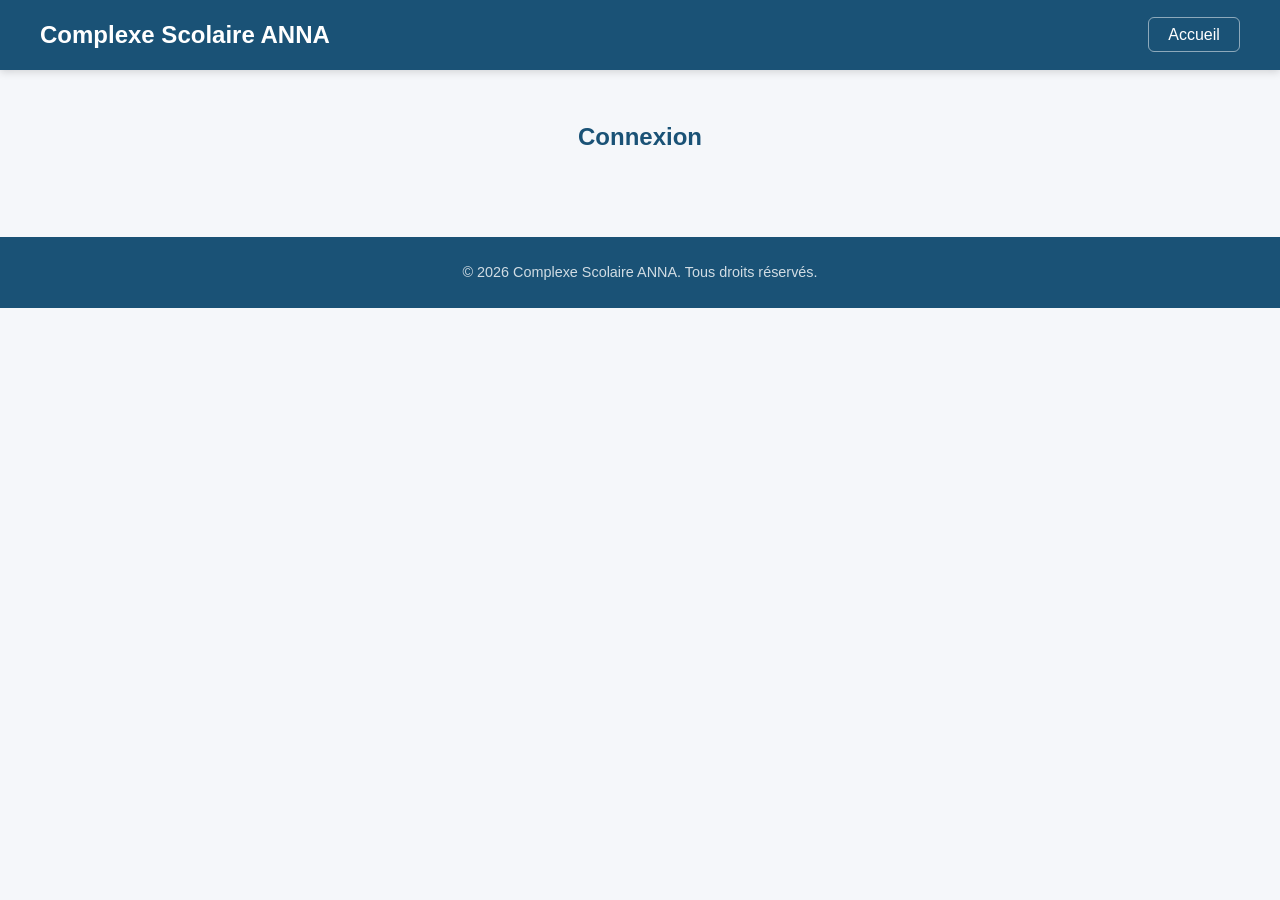
==== connexion.html @ e32b2890 "Initialisation du projet de gestion scolaire" ====
<!DOCTYPE html>
<html lang="fr">
<head>
    <meta charset="UTF-8">
    <meta name="viewport" content="width=device-width, initial-scale=1.0">
    <title>Connexion - Complexe Scolaire ANNA</title>
    <link rel="stylesheet" href="style.css">
</head>
<body>
    <header>
        <div class="header-content">
            <h1>Complexe Scolaire ANNA</h1>
            <nav>
                <a href="index.html">Accueil</a>
            </nav>
        </div>
    </header>

    <main>
        <h2 style="text-align:center; padding:3rem 1rem; color:#1a5276;">Connexion</h2>
    </main>

    <footer>
        <div class="footer-content">
            <p>&copy; 2026 Complexe Scolaire ANNA. Tous droits réservés.</p>
        </div>
    </footer>
</body>
</html>
---- style.css ----
* {
    margin: 0;
    padding: 0;
    box-sizing: border-box;
}

body {
    font-family: 'Segoe UI', Tahoma, Geneva, Verdana, sans-serif;
    color: #333;
    line-height: 1.6;
    background-color: #f5f7fa;
}

header {
    background-color: #1a5276;
    color: #fff;
    padding: 1rem 2rem;
    position: sticky;
    top: 0;
    z-index: 100;
    box-shadow: 0 2px 8px rgba(0, 0, 0, 0.15);
}

.header-content {
    max-width: 1200px;
    margin: 0 auto;
    display: flex;
    justify-content: space-between;
    align-items: center;
}

header h1 {
    font-size: 1.5rem;
    font-weight: 600;
}

header nav a {
    color: #fff;
    text-decoration: none;
    font-size: 1rem;
    padding: 0.5rem 1.2rem;
    border: 1px solid rgba(255, 255, 255, 0.5);
    border-radius: 6px;
    transition: background-color 0.3s, border-color 0.3s;
}

header nav a:hover {
    background-color: rgba(255, 255, 255, 0.15);
    border-color: #fff;
}

.hero {
    background: linear-gradient(135deg, #1a5276 0%, #2980b9 100%);
    color: #fff;
    text-align: center;
    padding: 5rem 2rem;
}

.hero-content h3 {
    font-size: 1.8rem;
    font-weight: 400;
    margin-bottom: 2rem;
    max-width: 600px;
    margin-left: auto;
    margin-right: auto;
}

.btn-primary {
    display: inline-block;
    background-color: #fff;
    color: #1a5276;
    text-decoration: none;
    padding: 0.85rem 2.5rem;
    border-radius: 8px;
    font-size: 1.1rem;
    font-weight: 600;
    transition: transform 0.2s, box-shadow 0.2s;
}

.btn-primary:hover {
    transform: translateY(-2px);
    box-shadow: 0 6px 20px rgba(0, 0, 0, 0.25);
}

.presentation {
    padding: 4rem 2rem;
}

.presentation-content {
    max-width: 800px;
    margin: 0 auto;
    text-align: center;
}

.presentation h2 {
    font-size: 1.6rem;
    color: #1a5276;
    margin-bottom: 1rem;
}

.presentation p {
    font-size: 1.05rem;
    color: #555;
}

footer {
    background-color: #1a5276;
    color: rgba(255, 255, 255, 0.8);
    text-align: center;
    padding: 1.5rem 2rem;
    margin-top: 2rem;
}

footer p {
    font-size: 0.9rem;
}

@media (max-width: 768px) {
    .header-content {
        flex-direction: column;
        gap: 0.8rem;
    }

    .hero-content h3 {
        font-size: 1.3rem;
    }

    .hero {
        padding: 3rem 1.5rem;
    }
}
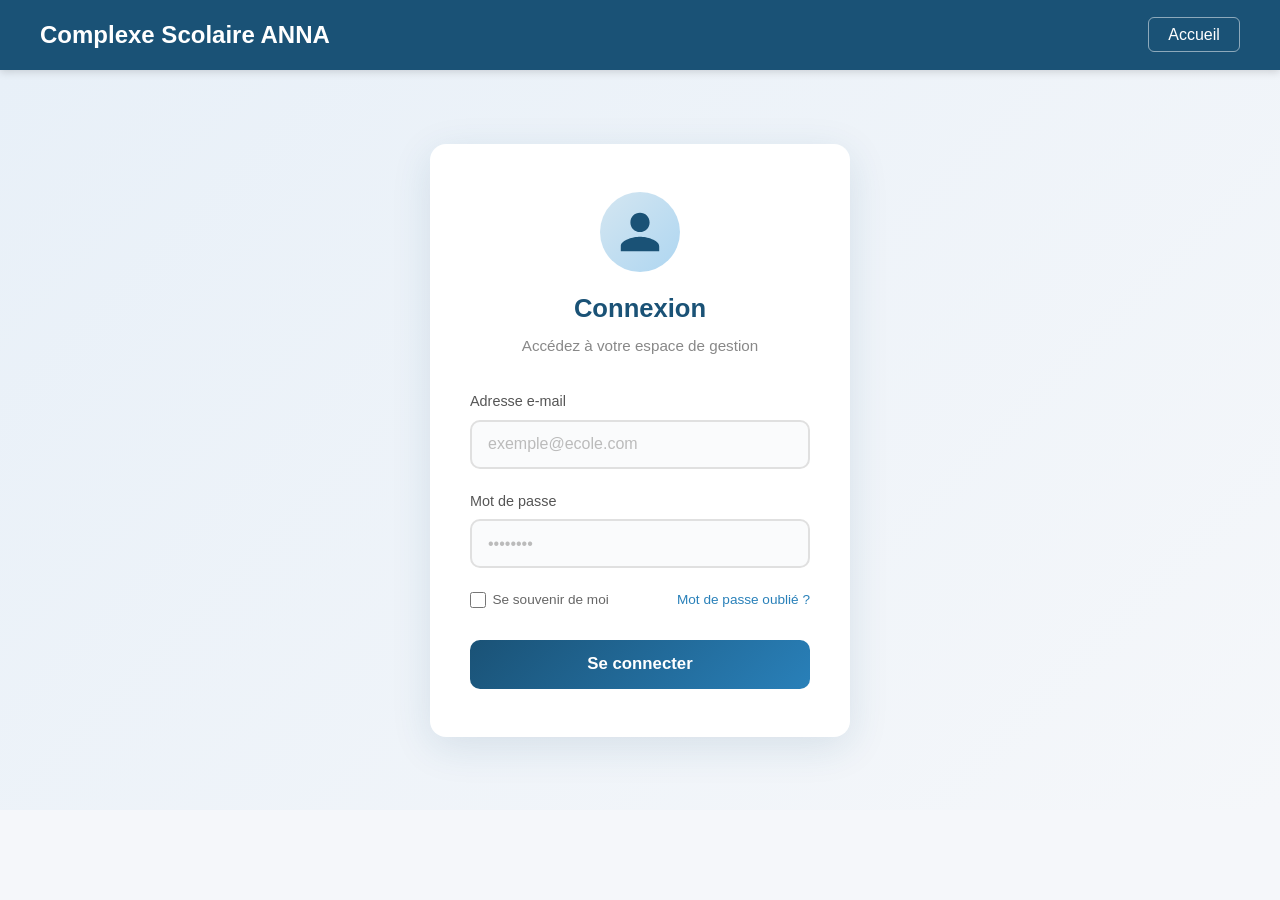
==== commit f24de55e: "Mise à jour du projet" ====
--- a/connexion.html
+++ b/connexion.html
@@ -16,14 +16,37 @@
         </div>
     </header>
 
-    <main>
-        <h2 style="text-align:center; padding:3rem 1rem; color:#1a5276;">Connexion</h2>
+    <main class="login-wrapper">
+        <div class="login-card">
+            <div class="login-header">
+                <div class="login-icon">
+                    <svg xmlns="http://www.w3.org/2000/svg" width="48" height="48" fill="#1a5276" viewBox="0 0 24 24">
+                        <path d="M12 12c2.7 0 4.8-2.1 4.8-4.8S14.7 2.4 12 2.4 7.2 4.5 7.2 7.2 9.3 12 12 12zm0 2.4c-3.2 0-9.6 1.6-9.6 4.8v2.4h19.2v-2.4c0-3.2-6.4-4.8-9.6-4.8z"/>
+                    </svg>
+                </div>
+                <h2>Connexion</h2>
+                <p>Accédez à votre espace de gestion</p>
+            </div>
+            <form class="login-form" action="#" method="post">
+                <div class="form-group">
+                    <label for="email">Adresse e-mail</label>
+                    <input type="email" id="email" name="email" placeholder="exemple@ecole.com" required>
+                </div>
+                <div class="form-group">
+                    <label for="password">Mot de passe</label>
+                    <input type="password" id="password" name="password" placeholder="••••••••" required>
+                </div>
+                <div class="form-options">
+                    <label class="remember-me">
+                        <input type="checkbox" name="remember"> Se souvenir de moi
+                    </label>
+                    <a href="#" class="forgot-link">Mot de passe oublié ?</a>
+                </div>
+                <button type="submit" class="btn-login">Se connecter</button>
+            </form>
+        </div>
     </main>
 
-    <footer>
-        <div class="footer-content">
-            <p>&copy; 2026 Complexe Scolaire ANNA. Tous droits réservés.</p>
-        </div>
-    </footer>
+
 </body>
 </html>
--- a/style.css
+++ b/style.css
@@ -115,6 +115,157 @@
     font-size: 0.9rem;
 }
 
+/* ===== LOGIN PAGE ===== */
+
+.login-wrapper {
+    min-height: calc(100vh - 160px);
+    display: flex;
+    align-items: center;
+    justify-content: center;
+    padding: 3rem 1rem;
+    background: linear-gradient(135deg, #e8f0f8 0%, #f5f7fa 100%);
+}
+
+.login-card {
+    background: #fff;
+    border-radius: 16px;
+    box-shadow: 0 10px 40px rgba(26, 82, 118, 0.12);
+    padding: 3rem 2.5rem;
+    width: 100%;
+    max-width: 420px;
+    animation: fadeInUp 0.5s ease-out;
+}
+
+@keyframes fadeInUp {
+    from {
+        opacity: 0;
+        transform: translateY(20px);
+    }
+    to {
+        opacity: 1;
+        transform: translateY(0);
+    }
+}
+
+.login-header {
+    text-align: center;
+    margin-bottom: 2rem;
+}
+
+.login-icon {
+    width: 80px;
+    height: 80px;
+    background: linear-gradient(135deg, #d4e6f1, #aed6f1);
+    border-radius: 50%;
+    display: flex;
+    align-items: center;
+    justify-content: center;
+    margin: 0 auto 1rem;
+}
+
+.login-header h2 {
+    font-size: 1.6rem;
+    color: #1a5276;
+    margin-bottom: 0.3rem;
+}
+
+.login-header p {
+    color: #888;
+    font-size: 0.95rem;
+}
+
+.form-group {
+    margin-bottom: 1.3rem;
+}
+
+.form-group label {
+    display: block;
+    font-size: 0.9rem;
+    color: #555;
+    margin-bottom: 0.4rem;
+    font-weight: 500;
+}
+
+.form-group input {
+    width: 100%;
+    padding: 0.85rem 1rem;
+    border: 2px solid #e0e0e0;
+    border-radius: 10px;
+    font-size: 1rem;
+    color: #333;
+    transition: border-color 0.3s, box-shadow 0.3s;
+    outline: none;
+    background-color: #fafbfc;
+}
+
+.form-group input::placeholder {
+    color: #bbb;
+}
+
+.form-group input:focus {
+    border-color: #2980b9;
+    box-shadow: 0 0 0 4px rgba(41, 128, 185, 0.1);
+    background-color: #fff;
+}
+
+.form-options {
+    display: flex;
+    justify-content: space-between;
+    align-items: center;
+    margin-bottom: 1.8rem;
+    font-size: 0.85rem;
+}
+
+.remember-me {
+    display: flex;
+    align-items: center;
+    gap: 0.4rem;
+    color: #666;
+    cursor: pointer;
+}
+
+.remember-me input[type="checkbox"] {
+    accent-color: #1a5276;
+    width: 16px;
+    height: 16px;
+}
+
+.forgot-link {
+    color: #2980b9;
+    text-decoration: none;
+    font-weight: 500;
+    transition: color 0.2s;
+}
+
+.forgot-link:hover {
+    color: #1a5276;
+    text-decoration: underline;
+}
+
+.btn-login {
+    width: 100%;
+    padding: 0.9rem;
+    background: linear-gradient(135deg, #1a5276, #2980b9);
+    color: #fff;
+    border: none;
+    border-radius: 10px;
+    font-size: 1.05rem;
+    font-weight: 600;
+    cursor: pointer;
+    transition: transform 0.2s, box-shadow 0.2s;
+}
+
+.btn-login:hover {
+    transform: translateY(-2px);
+    box-shadow: 0 6px 20px rgba(26, 82, 118, 0.35);
+}
+
+.btn-login:active {
+    transform: translateY(0);
+}
+
+/* ===== RESPONSIVE ===== */
+
 @media (max-width: 768px) {
     .header-content {
         flex-direction: column;
@@ -128,4 +279,14 @@
     .hero {
         padding: 3rem 1.5rem;
     }
-}
+
+    .login-card {
+        padding: 2rem 1.5rem;
+    }
+
+    .form-options {
+        flex-direction: column;
+        gap: 0.6rem;
+        align-items: flex-start;
+    }
+}
